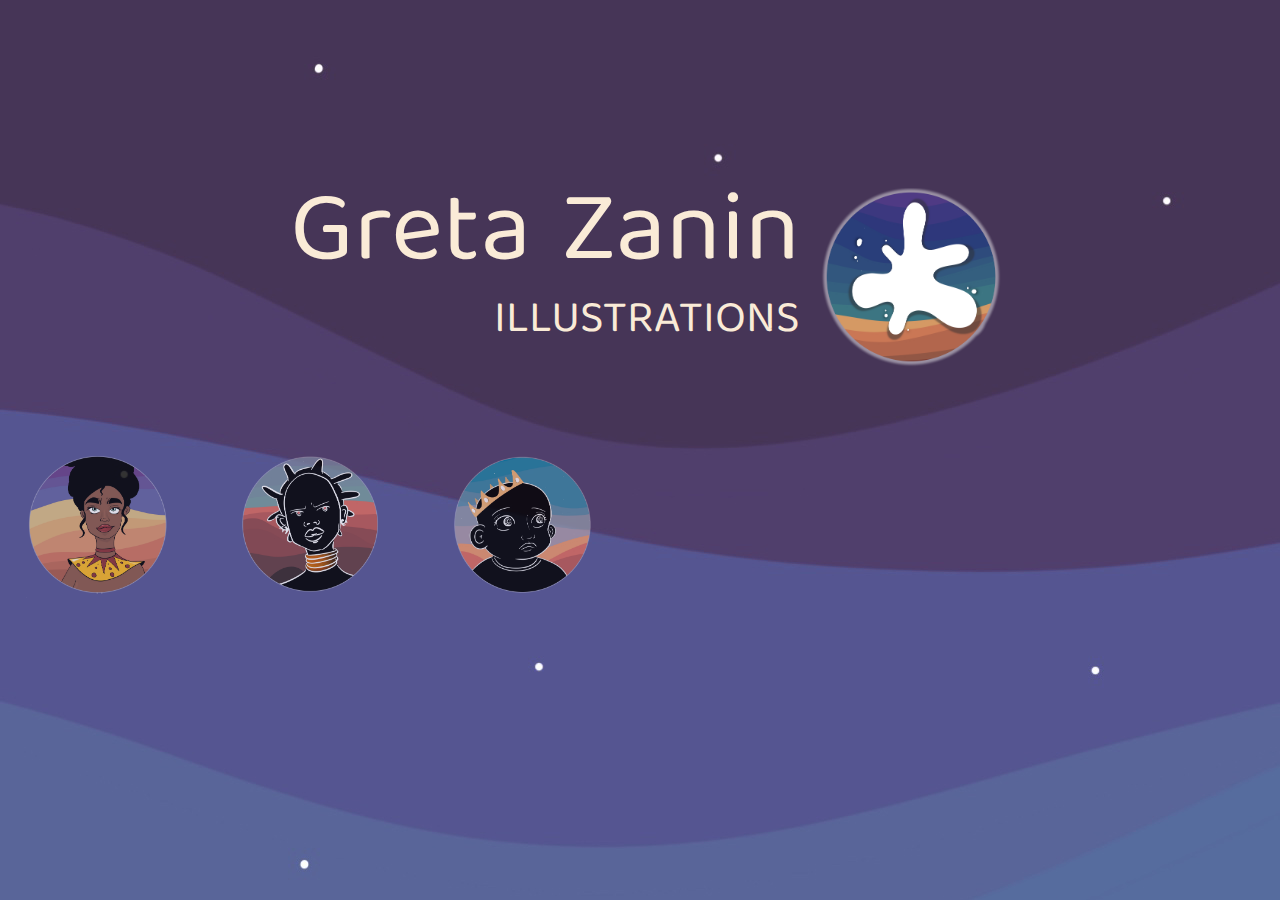
==== illu.html @ e4c4fb4f "New page for illustrations. Fixed responsive issue" ====
<!DOCTYPE html>
<html lang="en">
  <head>
    <meta charset="UTF-8">
    <meta name="viewport" content="width=device-width, initial-scale=1.0">
    <title>Greta Zanin, UX Designer and Illustrator </title>
    <link rel="stylesheet" href="styles.css">
    <link href="https://fonts.googleapis.com/css?family=Raleway&display=swap" rel="stylesheet">
    <link href="https://fonts.googleapis.com/css?family=Comfortaa&display=swap" rel="stylesheet">
    <link href="https://fonts.googleapis.com/css?family=Baloo+Tamma+2&display=swap" rel="stylesheet">
  </head>

  <body>


    <main>
      <!-- header-->
      <header>
        <div class="content-wrap">
           <div class="sfondo">
<a href="index.html">    <img src="images/macchia1.png" class="topimg" > </a>
          <h1>Greta Zanin</h1>
                  
          <h2>ILLUSTRATIONS</h2>
          </div>      
 
          </div>

          
          <div class="w3-container">

</div>

     
      </header>
         
         <section class="gallery">
            
            
             <div class="row">
  <div class="column">
    <img src="images/1.png" alt="Dunes Episode 1" style="width:100%">
  </div>
  <div class="column">
    <img src="images/3.png" alt="Dunes Episode 2" style="width:100%">
  </div>
  <div class="column">
    <img src="images/4.png" alt="Dunes Episode 3" style="width:100%">
  </div>
</div>
         </section>
          </main>

  </body>
  
</html>
---- styles.css ----
/*html {
  box-sizing: border-box;
}*/


body {
  color:white;
  margin: 0;
  padding: 0;
  font-family: 'Comfortaa', sans-serif;
  font-size: 15px;
  line-height: 1.5;
background-image: url(images/sfondo1.jpg);
      background-repeat: no-repeat;

  background-position: top;
}

img {
  width: 200px;
    float: right;
}
a {
  color: darkorange;
}
a:hover {
  text-decoration: none;
    color: yellow;
}
h1 {
  font-size: 100px;
  line-height: 1;
}
h2 {
  font-size: 45px;
}
h1, h2 {
font-family: 'Baloo Tamma 2', cursive;
  font-weight: 400;
  margin: 0;
}
.content-wrap {
  max-width: 800px;
  width: 85%;
  margin: 0 auto;
  padding: 60px 0;
}
h3 {
  margin-bottom: 0;
}



/* Profile*/
header {
color: antiquewhite;
font-family: 'Comfortaa';
    margin: -1%;
    text-align: right;
    margin-bottom: 10%;
    margin-top: 10%;
}

.topimg {
    width: 30%;
    display: inline-block;
}

/*Pictures*/
.gretapicture {
    float: left;
    margin: 5%;
        margin-top: 9%;

}

.gretadrawing {
    width: 300px;
    float: right;
    margin-top: 6%;
}


/* About */
.about {
    text-align: left;
        background: rgba(250, 0, 10, 0.2)
    
}


/* First Button */

.myButton {
	box-shadow:inset 0px 1px 0px 0px #ffffff;
	background:linear-gradient(to bottom, #ededed 5%, #dfdfdf 100%);
	background-color:#ededed;
	border-radius:6px;
	border:1px solid #dcdcdc;
	display:inline-block;
	cursor:pointer;
	color:#777777;
	font-family:Arial;
	font-size:15px;
	font-weight:bold;
	padding:6px 24px;
	text-decoration:none;
	text-shadow:0px 1px 0px #ffffff;
}
.myButton:hover {
	background:linear-gradient(to bottom, #dfdfdf 5%, #ededed 100%);
	background-color:#dfdfdf;
}
.myButton:active {
	position:relative;
	top:1px;
}

/* Projects*/

.projects .btn {
  color: darkred;

  text-decoration: none;
  padding: 0px;
  border-radius: 4px;
  display: inline-block;
}
.projects .btn:hover {
  background: rgba(99, 38, 97, 80%);
}

.project-item h3 {
  margin-top: 0;
}

.project3 {
  -webkit-transform:rotate(90deg);
  -moz-transform: rotate(90deg);
  -ms-transform: rotate(90deg);
  -o-transform: rotate(90deg);
  transform: rotate(90deg);
    
    margin-left: 50px;
}


/* Contact Info */
footer {
  color: antiquewhite;
}
.contact-list {
    padding: 0;
  list-style-type: none;
        background-color: white;
    opacity: 0.5;
    text-align: center;
}

.contact-list a {
  padding: 10px;
  display: inline-block;
}

/*header */

.menubar {
list-style-type: none;
margin: 0;
margin-left: 5%;
padding: 0;
overflow: hidden;
border-radius: 50px 20px;
background-color: rgba(210, 145, 188, 0.3);
    /* change color with #333 */


    
}

.bar {
  float: left;

}

.bar a {
display:block;
    font-weight:800; 
  color: white;
  text-align: center;
  padding: 14px 120px;
  text-decoration: none;
}

.bar a:hover {
  background-color: rgba(210, 145, 188);
}




/* ILLUSTRATION PAGE */

/* gallery */

/* The grid: Four equal columns that floats next to each other */

.gallery {
    margin-top: -100px;
}

.column {
  float: left;
  width: 15%;
  padding: 10px;
}

/* Style the images inside the grid */
.column img {
  opacity: 0.8; 
  cursor: pointer; 
}

.column img:hover {
  opacity: 1;
}
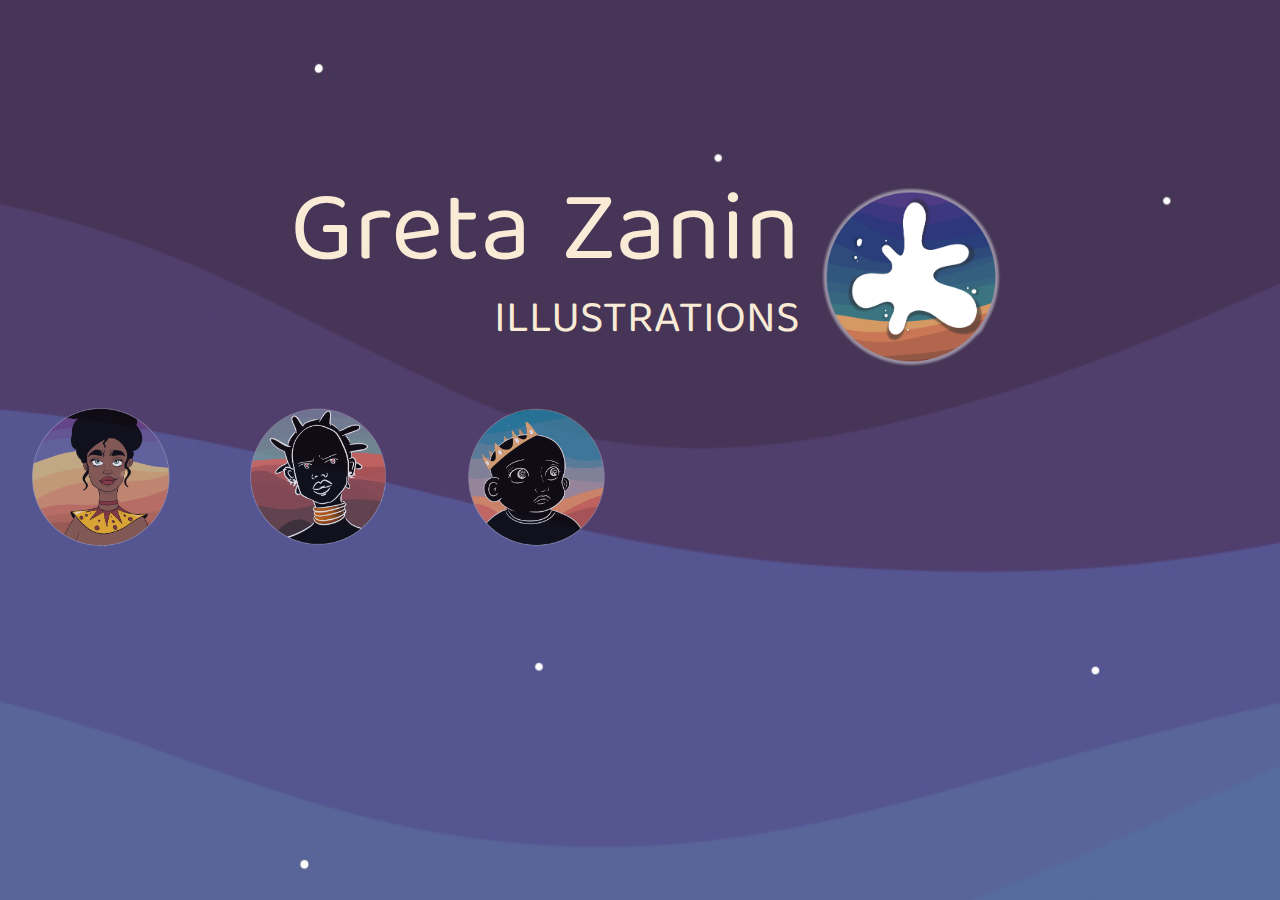
==== commit bc2d4551: "projects + new page" ====
--- a/illu.html
+++ b/illu.html
@@ -1,6 +1,7 @@
 <!DOCTYPE html>
 <html lang="en">
-  <head>
+
+<head>
     <meta charset="UTF-8">
     <meta name="viewport" content="width=device-width, initial-scale=1.0">
     <title>Greta Zanin, UX Designer and Illustrator </title>
@@ -8,49 +9,53 @@
     <link href="https://fonts.googleapis.com/css?family=Raleway&display=swap" rel="stylesheet">
     <link href="https://fonts.googleapis.com/css?family=Comfortaa&display=swap" rel="stylesheet">
     <link href="https://fonts.googleapis.com/css?family=Baloo+Tamma+2&display=swap" rel="stylesheet">
-  </head>
+</head>
 
-  <body>
+<body>
 
 
     <main>
-      <!-- header-->
-      <header>
-        <div class="content-wrap">
-           <div class="sfondo">
-<a href="index.html">    <img src="images/macchia1.png" class="topimg" > </a>
-          <h1>Greta Zanin</h1>
-                  
-          <h2>ILLUSTRATIONS</h2>
-          </div>      
- 
-          </div>
+        <!-- header-->
+        <header>
+            <div class="content-wrap">
+                <div class="sfondo">
+                    <a href="index.html"> <img src="images/macchia1.png" class="topimg"> </a>
+                    <h1>Greta Zanin</h1>
 
-          
-          <div class="w3-container">
+                    <h2>ILLUSTRATIONS</h2>
+                </div>
 
-</div>
+            </div>
 
-     
-      </header>
-         
-         <section class="gallery">
-            
-            
-             <div class="row">
-  <div class="column">
-    <img src="images/1.png" alt="Dunes Episode 1" style="width:100%">
-  </div>
-  <div class="column">
-    <img src="images/3.png" alt="Dunes Episode 2" style="width:100%">
-  </div>
-  <div class="column">
-    <img src="images/4.png" alt="Dunes Episode 3" style="width:100%">
-  </div>
-</div>
-         </section>
-          </main>
 
-  </body>
-  
+            <div class="w3-container">
+
+            </div>
+
+
+        </header>
+
+        <section class="gallery">
+
+
+
+
+
+            <div class="row">
+                <div class="column">
+                    <img src="images/1.png" alt="Dunes Episode 1" style="width:100%">
+                </div>
+                <div class="column">
+                    <img src="images/3.png" alt="Dunes Episode 2" style="width:100%">
+                </div>
+                <div class="column">
+                    <img src="images/4.png" alt="Dunes Episode 3" style="width:100%">
+                </div>
+
+            </div>
+        </section>
+    </main>
+
+</body>
+
 </html>--- a/styles.css
+++ b/styles.css
@@ -1,61 +1,68 @@
-
 /*html {
   box-sizing: border-box;
 }*/
 
 
 body {
-  color:white;
-  margin: 0;
-  padding: 0;
-  font-family: 'Comfortaa', sans-serif;
-  font-size: 15px;
-  line-height: 1.5;
-background-image: url(images/sfondo1.jpg);
-      background-repeat: no-repeat;
-
-  background-position: top;
+    color: white;
+    margin: 0;
+    padding: 0;
+    font-family: 'Comfortaa', sans-serif;
+    font-size: 15px;
+    line-height: 1.5;
+    background-image: url(images/sfondo1.jpg);
+    background-repeat: no-repeat;
+
+    background-position: top;
 }
 
 img {
-  width: 200px;
+    width: 200px;
     float: right;
 }
+
 a {
-  color: darkorange;
-}
+    color: darkorange;
+}
+
 a:hover {
-  text-decoration: none;
+    text-decoration: none;
     color: yellow;
 }
+
 h1 {
-  font-size: 100px;
-  line-height: 1;
-}
+    font-size: 100px;
+    line-height: 1;
+}
+
 h2 {
-  font-size: 45px;
-}
-h1, h2 {
-font-family: 'Baloo Tamma 2', cursive;
-  font-weight: 400;
-  margin: 0;
-}
+    font-size: 45px;
+}
+
+h1,
+h2 {
+    font-family: 'Baloo Tamma 2', cursive;
+    font-weight: 400;
+    margin: 0;
+}
+
 .content-wrap {
-  max-width: 800px;
-  width: 85%;
-  margin: 0 auto;
-  padding: 60px 0;
-}
+    max-width: 800px;
+    width: 85%;
+    margin: 0 auto;
+    padding: 60px 0;
+}
+
 h3 {
-  margin-bottom: 0;
+    margin-bottom: 0;
 }
 
 
 
 /* Profile*/
 header {
-color: antiquewhite;
-font-family: 'Comfortaa';
+    color: antiquewhite;
+    font-family: 'Comfortaa';
     margin: -1%;
     text-align: right;
     margin-bottom: 10%;
@@ -71,7 +78,7 @@
 .gretapicture {
     float: left;
     margin: 5%;
-        margin-top: 9%;
+    margin-top: 9%;
 
 }
 
@@ -85,116 +92,134 @@
 /* About */
 .about {
     text-align: left;
-        background: rgba(250, 0, 10, 0.2)
-    
+    background: rgba(250, 0, 10, 0.2)
 }
 
 
 /* First Button */
 
 .myButton {
-	box-shadow:inset 0px 1px 0px 0px #ffffff;
-	background:linear-gradient(to bottom, #ededed 5%, #dfdfdf 100%);
-	background-color:#ededed;
-	border-radius:6px;
-	border:1px solid #dcdcdc;
-	display:inline-block;
-	cursor:pointer;
-	color:#777777;
-	font-family:Arial;
-	font-size:15px;
-	font-weight:bold;
-	padding:6px 24px;
-	text-decoration:none;
-	text-shadow:0px 1px 0px #ffffff;
-}
+    box-shadow: inset 0px 1px 0px 0px #ffffff;
+    background: linear-gradient(to bottom, #ededed 5%, #dfdfdf 100%);
+    background-color: #ededed;
+    border-radius: 6px;
+    border: 1px solid #dcdcdc;
+    display: inline-block;
+    cursor: pointer;
+    color: #777777;
+    font-family: Arial;
+    font-size: 15px;
+    font-weight: bold;
+    padding: 6px 24px;
+    text-decoration: none;
+    text-shadow: 0px 1px 0px #ffffff;
+}
+
 .myButton:hover {
-	background:linear-gradient(to bottom, #dfdfdf 5%, #ededed 100%);
-	background-color:#dfdfdf;
-}
+    background: linear-gradient(to bottom, #dfdfdf 5%, #ededed 100%);
+    background-color: #dfdfdf;
+}
+
 .myButton:active {
-	position:relative;
-	top:1px;
+    position: relative;
+    top: 1px;
 }
 
 /* Projects*/
 
 .projects .btn {
-  color: darkred;
-
-  text-decoration: none;
-  padding: 0px;
-  border-radius: 4px;
-  display: inline-block;
-}
+    color: darkred;
+
+    text-decoration: none;
+    padding: 0px;
+    border-radius: 4px;
+    display: inline-block;
+}
+
 .projects .btn:hover {
-  background: rgba(99, 38, 97, 80%);
+    background: rgba(99, 38, 97, 80%);
 }
 
 .project-item h3 {
-  margin-top: 0;
+    margin-top: 0;
+
+}
+
+.coso {
+    background: rgba(255, 0, 10, 0.2);
+    text-align: center;
+    margin-top: 3%;
+    margin-bottom: -2%;
 }
 
 .project3 {
-  -webkit-transform:rotate(90deg);
-  -moz-transform: rotate(90deg);
-  -ms-transform: rotate(90deg);
-  -o-transform: rotate(90deg);
-  transform: rotate(90deg);
-    
+    -webkit-transform: rotate(90deg);
+    -moz-transform: rotate(90deg);
+    -ms-transform: rotate(90deg);
+    -o-transform: rotate(90deg);
+    transform: rotate(90deg);
+
     margin-left: 50px;
 }
 
+
+.red {
+    color: red;
+    margin-top: -1%;
+}
 
 /* Contact Info */
 footer {
-  color: antiquewhite;
-}
+    color: antiquewhite;
+}
+
 .contact-list {
     padding: 0;
-  list-style-type: none;
-        background-color: white;
-    opacity: 0.5;
+
+    list-style-type: none;
+    background-color: white;
+    opacity: 0.2;
     text-align: center;
 }
 
 .contact-list a {
-  padding: 10px;
-  display: inline-block;
+    color: black;
+    padding: 10px;
+    display: inline-block;
 }
 
 /*header */
 
 .menubar {
-list-style-type: none;
-margin: 0;
-margin-left: 5%;
-padding: 0;
-overflow: hidden;
-border-radius: 50px 20px;
-background-color: rgba(210, 145, 188, 0.3);
+    list-style-type: none;
+    margin: 0;
+    margin-left: 5%;
+    padding: 0;
+    overflow: hidden;
+    border-radius: 50px 20px;
+    background-color: rgba(210, 145, 188, 0.3);
     /* change color with #333 */
 
 
-    
+
 }
 
 .bar {
-  float: left;
+    float: left;
 
 }
 
 .bar a {
-display:block;
-    font-weight:800; 
-  color: white;
-  text-align: center;
-  padding: 14px 120px;
-  text-decoration: none;
+    display: block;
+    font-weight: 800;
+    color: white;
+    text-align: center;
+    padding: 14px 120px;
+    text-decoration: none;
 }
 
 .bar a:hover {
-  background-color: rgba(210, 145, 188);
+    background-color: rgba(210, 145, 188);
 }
 
 
@@ -207,27 +232,26 @@
 /* The grid: Four equal columns that floats next to each other */
 
 .gallery {
-    margin-top: -100px;
+    margin-top: -150px;
 }
 
 .column {
-  float: left;
-  width: 15%;
-  padding: 10px;
+    float: left;
+    width: 15%;
+    max-width: 20%;
+    margin: 1%;
 }
 
 /* Style the images inside the grid */
 .column img {
-  opacity: 0.8; 
-  cursor: pointer; 
+    opacity: 0.8;
+    cursor: pointer;
 }
 
 .column img:hover {
-  opacity: 1;
-}
-
-
-
-
-
-
+    opacity: 1;
+}
+
+
+
+
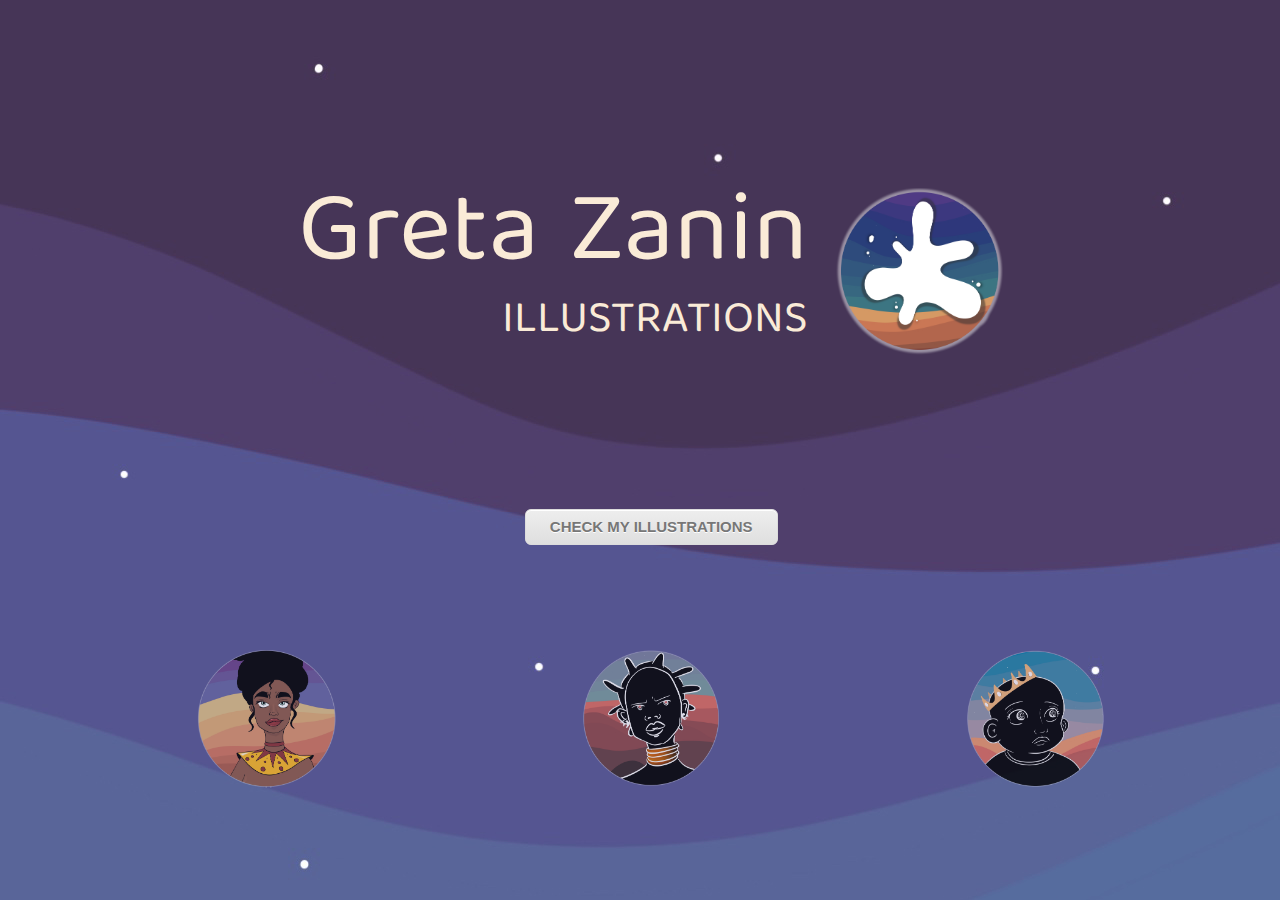
==== commit 1872d8af: "hover/grow size of logo (link to illustrations page)" ====
--- a/illu.html
+++ b/illu.html
@@ -37,7 +37,8 @@
 
         <section class="gallery">
 
-
+                  <!-- button -->
+                    <a href="#" class="myButton" id="buttonillu" > CHECK MY ILLUSTRATIONS </a>
 
 
 
@@ -54,6 +55,8 @@
 
             </div>
         </section>
+        
+        
     </main>
 
 </body>
--- a/styles.css
+++ b/styles.css
@@ -63,16 +63,38 @@
 header {
     color: antiquewhite;
     font-family: 'Comfortaa';
-    margin: -1%;
+
     text-align: right;
     margin-bottom: 10%;
     margin-top: 10%;
 }
 
 .topimg {
-    width: 30%;
-    display: inline-block;
-}
+    width: 28%;
+    display: inline-block;
+    margin-left: 1%;
+}
+
+#grow
+{
+        opacity:0.7;
+}
+#grow:hover
+{
+        opacity:1;
+}
+
+#grow:hover
+{
+        -webkit-transform: scale(1.3);
+        -ms-transform: scale(1.3);
+        transform: scale(1.3);
+}
+
+
+
+
+
 
 /*Pictures*/
 .gretapicture {
@@ -163,10 +185,16 @@
 }
 
 
-.red {
-    color: red;
-    margin-top: -1%;
-}
+.subtitle {
+    color: white;
+    opacity: 0.68;
+    margin-top: -0.5%;
+    
+}
+
+
+/* Education */
+
 
 /* Contact Info */
 footer {
@@ -174,18 +202,15 @@
 }
 
 .contact-list {
-    padding: 0;
-
     list-style-type: none;
-    background-color: white;
-    opacity: 0.2;
-    text-align: center;
 }
 
 .contact-list a {
-    color: black;
-    padding: 10px;
-    display: inline-block;
+
+    color: blanchedalmond;
+    padding-right: 18%;;
+    display: inline-block;
+    float: left;
 }
 
 /*header */
@@ -193,7 +218,8 @@
 .menubar {
     list-style-type: none;
     margin: 0;
-    margin-left: 5%;
+    margin-left: 2%;
+    margin-right: 2%;
     padding: 0;
     overflow: hidden;
     border-radius: 50px 20px;
@@ -240,6 +266,9 @@
     width: 15%;
     max-width: 20%;
     margin: 1%;
+    padding-left: 13%;
+    display: inline-block;
+    margin-top: 8%;
 }
 
 /* Style the images inside the grid */
@@ -252,6 +281,9 @@
     opacity: 1;
 }
 
-
-
-
+    #buttonillu {
+        margin-left: 41%;
+        margin-top: 9%;
+        
+    }
+
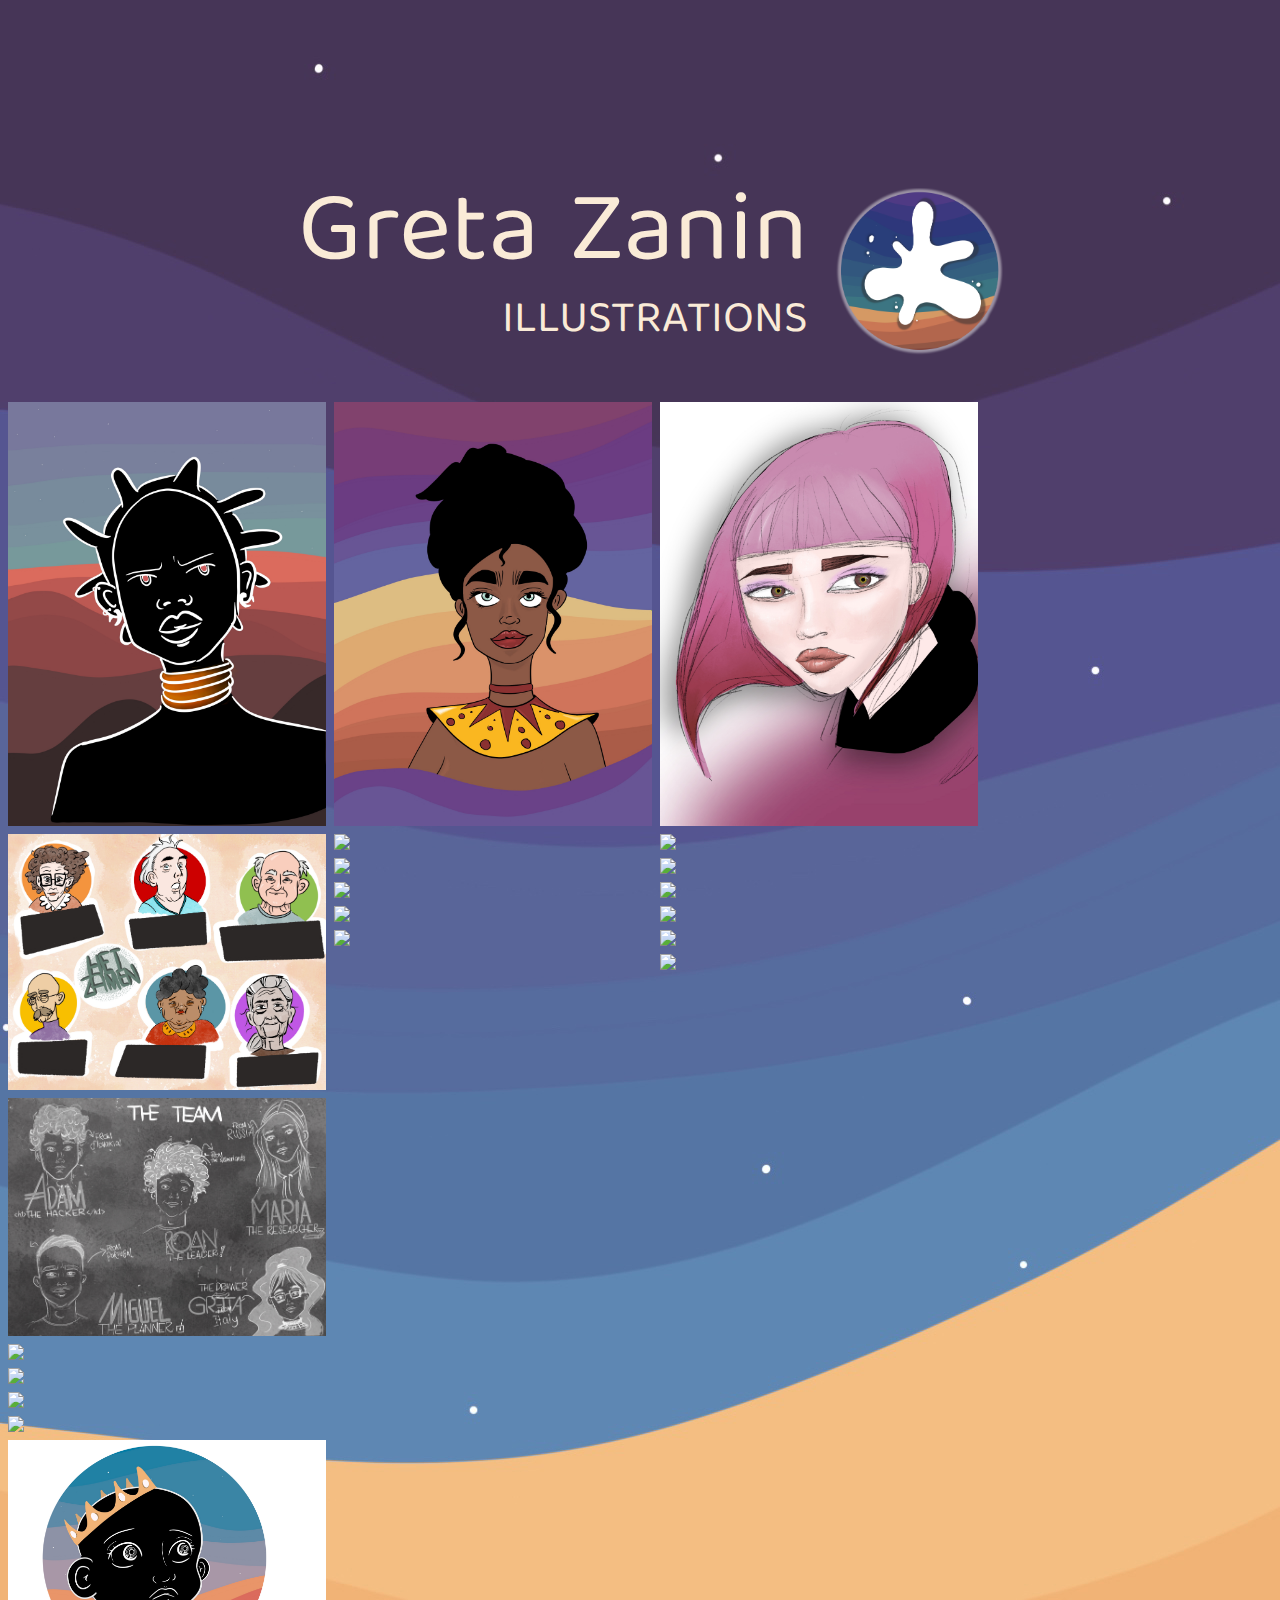
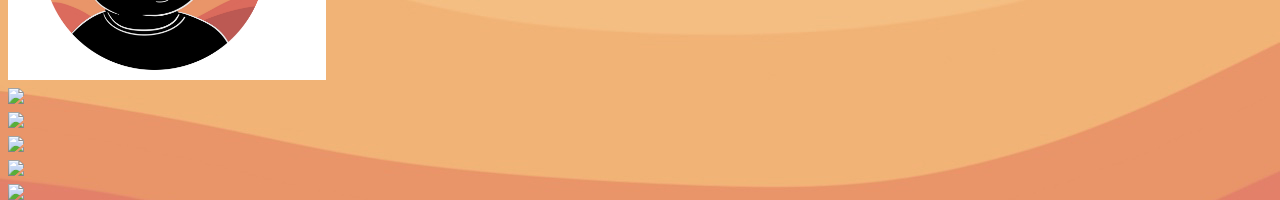
==== commit ff062612: "image gallery grid created in the illustration page" ====
--- a/illu.html
+++ b/illu.html
@@ -37,23 +37,42 @@
 
         <section class="gallery">
 
-                  <!-- button -->
-                    <a href="#" class="myButton" id="buttonillu" > CHECK MY ILLUSTRATIONS </a>
-
-
-
-            <div class="row">
-                <div class="column">
-                    <img src="images/1.png" alt="Dunes Episode 1" style="width:100%">
-                </div>
-                <div class="column">
-                    <img src="images/3.png" alt="Dunes Episode 2" style="width:100%">
-                </div>
-                <div class="column">
-                    <img src="images/4.png" alt="Dunes Episode 3" style="width:100%">
-                </div>
-
-            </div>
+<div class="row"> 
+  <div class="column">
+    <img src="images/3.jpg" style="width:100%">
+    <img src="images/Untitled-Artwork%201.jpg" style="width:100%">
+    <img src="images/Untitled-Artwork%20(2).jpg" style="width:100%">
+    <img src="/w3images/paris.jpg" style="width:100%">
+    <img src="/w3images/nature.jpg" style="width:100%">
+    <img src="/w3images/mist.jpg" style="width:100%">
+    <img src="/w3images/paris.jpg" style="width:100%">
+  </div>
+  <div class="column">
+    <img src="images/1.jpg" style="width:100%">
+    <img src="/w3images/ocean.jpg" style="width:100%">
+    <img src="/w3images/wedding.jpg" style="width:100%">
+    <img src="/w3images/mountainskies.jpg" style="width:100%">
+    <img src="/w3images/rocks.jpg" style="width:100%">
+    <img src="/w3images/underwater.jpg" style="width:100%">
+  </div>  
+  <div class="column">
+    <img src="images/2.jpg" style="width:100%">
+    <img src="/w3images/rocks.jpg" style="width:100%">
+    <img src="/w3images/falls2.jpg" style="width:100%">
+    <img src="/w3images/paris.jpg" style="width:100%">
+    <img src="/w3images/nature.jpg" style="width:100%">
+    <img src="/w3images/mist.jpg" style="width:100%">
+    <img src="/w3images/paris.jpg" style="width:100%">
+  </div>
+  <div class="column">
+    <img src="images/4.jpg" style="width:100%">
+    <img src="/w3images/ocean.jpg" style="width:100%">
+    <img src="/w3images/wedding.jpg" style="width:100%">
+    <img src="/w3images/mountainskies.jpg" style="width:100%">
+    <img src="/w3images/rocks.jpg" style="width:100%">
+    <img src="/w3images/underwater.jpg" style="width:100%">
+  </div>
+</div>
         </section>
         
         
--- a/styles.css
+++ b/styles.css
@@ -1,6 +1,6 @@
-/*html {
-  box-sizing: border-box;
-}*/
+html {
+     scroll-behavior: smooth;
+}
 
 
 body {
@@ -14,6 +14,7 @@
     background-repeat: no-repeat;
 
     background-position: top;
+
 }
 
 img {
@@ -75,20 +76,18 @@
     margin-left: 1%;
 }
 
-#grow
-{
-        opacity:0.7;
-}
-#grow:hover
-{
-        opacity:1;
-}
-
-#grow:hover
-{
-        -webkit-transform: scale(1.3);
-        -ms-transform: scale(1.3);
-        transform: scale(1.3);
+#grow {
+    opacity: 0.7;
+}
+
+#grow:hover {
+    opacity: 1;
+}
+
+#grow:hover {
+    -webkit-transform: scale(1.3);
+    -ms-transform: scale(1.3);
+    transform: scale(1.3);
 }
 
 
@@ -99,22 +98,25 @@
 /*Pictures*/
 .gretapicture {
     float: left;
-    margin: 5%;
-    margin-top: 9%;
+    width: 275px;
+    margin: 1%;
+    margin-top: 8%;
 
 }
 
 .gretadrawing {
     width: 300px;
     float: right;
-    margin-top: 6%;
+    margin-top: 4%;
+    margin-left: 1%;
 }
 
 
 /* About */
 .about {
     text-align: left;
-    background: rgba(250, 0, 10, 0.2)
+    background: rgba(250, 0, 10, 0.2);
+    text-align: justify;
 }
 
 
@@ -147,8 +149,64 @@
     top: 1px;
 }
 
-/* Projects*/
-
+/* Projects */
+
+
+.coso {
+    background: rgba(255, 0, 10, 0.25);
+    text-align: center;
+    margin-top: 3%;
+    margin-bottom: -2%;
+    display: block;
+}
+
+#text {
+    background: rgba(255, 0, 10, 0.25);
+    padding: 1.5%;
+    text-align: left;
+}
+
+.projectImg {
+
+    display: block;
+}
+
+
+.pimg {
+    float: left;
+    width: 180px;
+    height: 180px;
+    margin-right: 2%;
+    margin-top: 5%;
+}
+
+.pimg:hover {
+    -webkit-transform: rotateZ(-5deg);
+    -ms-transform: rotateZ(-5deg);
+    transform: rotateZ(-5deg);
+}
+
+
+.container {
+    text-align: justify;
+    width: 185px;
+    float: left;
+    text-align: center;
+    background-color: rgba(255, 0, 10, 0.15);
+    font-weight: 700;
+    padding-left: 0;
+    padding-right: 5px;
+    margin-left: 8px;
+}
+
+.container img {
+    padding-left: 5px;
+    padding-right: 5px;
+    display: block;
+}
+
+
+/*
 .projects .btn {
     color: darkred;
 
@@ -167,12 +225,6 @@
 
 }
 
-.coso {
-    background: rgba(255, 0, 10, 0.2);
-    text-align: center;
-    margin-top: 3%;
-    margin-bottom: -2%;
-}
 
 .project3 {
     -webkit-transform: rotate(90deg);
@@ -190,10 +242,17 @@
     opacity: 0.68;
     margin-top: -0.5%;
     
-}
+}*/
 
 
 /* Education */
+
+.education {
+    display: block;
+    margin-top: 20%;
+    padding-top: 2%;
+}
+
 
 
 /* Contact Info */
@@ -208,7 +267,8 @@
 .contact-list a {
 
     color: blanchedalmond;
-    padding-right: 18%;;
+    padding-right: 18%;
+    ;
     display: inline-block;
     float: left;
 }
@@ -240,7 +300,7 @@
     font-weight: 800;
     color: white;
     text-align: center;
-    padding: 14px 120px;
+    padding: 14px 110px;
     text-decoration: none;
 }
 
@@ -251,7 +311,25 @@
 
 
 
+
+
+
+
+
+
+
+
+
+
+
+
+
+
+
+
 /* ILLUSTRATION PAGE */
+
+
 
 /* gallery */
 
@@ -261,6 +339,51 @@
     margin-top: -150px;
 }
 
+
+.row {
+  display: -ms-flexbox; /* IE10 */
+  display: flex;
+  -ms-flex-wrap: wrap; /* IE10 */
+  flex-wrap: wrap;
+  padding: 0 4px;
+}
+
+/* Create four equal columns that sits next to each other */
+.column {
+  -ms-flex: 25%; /* IE10 */
+  flex: 25%;
+  max-width: 25%;
+  padding: 0 4px;
+}
+
+.column img {
+  margin-top: 8px;
+  vertical-align: middle;
+  width: 100%;
+}
+
+/* Responsive layout - makes a two column-layout instead of four columns */
+@media screen and (max-width: 800px) {
+  .column {
+    -ms-flex: 50%;
+    flex: 50%;
+    max-width: 50%;
+  }
+}
+
+/* Responsive layout - makes the two columns stack on top of each other instead of next to each other */
+@media screen and (max-width: 600px) {
+  .column {
+    -ms-flex: 100%;
+    flex: 100%;
+    max-width: 100%;
+  }
+}
+
+
+
+
+/*
 .column {
     float: left;
     width: 15%;
@@ -270,8 +393,7 @@
     display: inline-block;
     margin-top: 8%;
 }
-
-/* Style the images inside the grid */
+Style the images inside the grid 
 .column img {
     opacity: 0.8;
     cursor: pointer;
@@ -281,9 +403,155 @@
     opacity: 1;
 }
 
-    #buttonillu {
-        margin-left: 41%;
-        margin-top: 9%;
-        
-    }
-
+#buttonillu {
+    margin-left: 41%;
+    margin-top: 9%;
+
+} */
+
+
+
+
+
+
+
+
+
+
+
+
+
+
+
+/*PROJECT PAGE*/
+
+.titleProject {
+    font-weight: 500;
+    text-decoration: underline;
+    text-decoration-style: wavy;
+    text-decoration-line: underline;
+    text-decoration-color: rgba(210, 145, 188, 0.3);
+    color: antiquewhite;
+    font-size: 35px;
+    text-align: center;
+    padding-bottom: 20px;
+
+}
+
+#projectBox {
+    border-color: rgba(210, 145, 188, 0.8);
+    border-width: 5px;
+    border-style: ridge;
+    padding: 0px;
+    background-color: rgba(210, 145, 188, 0.3);
+}
+
+#projectHeader {
+    margin-top: 50px;
+    margin-bottom: 20px;
+    padding-right: 5px;
+}
+
+#projectGz {
+    font-size: 50px;
+}
+
+#projectSub {
+    font-size: 22.5px;
+}
+
+.projectTopImg {
+    width: 100px;
+}
+
+#arrow {
+    position: fixed;
+    float: left;
+    width: 8%;
+    margin-top: 8.5%;
+}
+
+#arrow:hover {
+    -webkit-transform: rotateZ(-6deg);
+    -ms-transform: rotateZ(-6deg);
+    transform: rotateZ(-6deg);
+}
+
+.sideImg {
+    margin-left: 10%;
+    padding-top: 50px;
+    border-color: rgba(210, 145, 188, 0.8);
+    border-width: 5px;
+    border-style: ridge;
+    padding: 10px;
+    background-color: rgba(210, 145, 188, 0.3);
+}
+
+
+
+
+/* PROJECT GALLERY */
+
+.galleryProject {
+    display: flex;
+    flex-flow: row wrap;
+    padding-top: 5%;
+}
+
+.box {
+    margin-left: 10%;
+    padding-top: 50px;
+    padding: 10px;
+    background-color: rgba(210, 145, 188, 0.1);
+    margin-bottom: 50px;
+}
+
+/*.text { 
+
+            text-align: center;
+            display: inline-block;
+            margin-top:5px; 
+            float: right;
+        } */
+.image:hover {
+    opacity: 0.5;
+}
+
+/*video*/
+
+.video {
+    float: right;
+    display: inline-block;
+    padding-left: 20px;
+    
+}
+
+.marginTop {
+    margin-top: 25px;
+}
+
+.marginBottom {
+    margin-bottom: 0px;
+}
+
+/*Project page footer image*/
+
+.imageWide {
+    
+    width: 100%;
+    display: block;
+    height: 270px;
+    background-repeat: no-repeat;
+    background-size: cover;
+    opacity: 0.7;    
+}
+
+#footerBep {
+        background-image: url(images/bepwide.jpg);
+    background-position: bottom;
+}
+
+#footerAbc {
+    background-image: url(images/abcwide.jpg);
+    background-position:top;
+}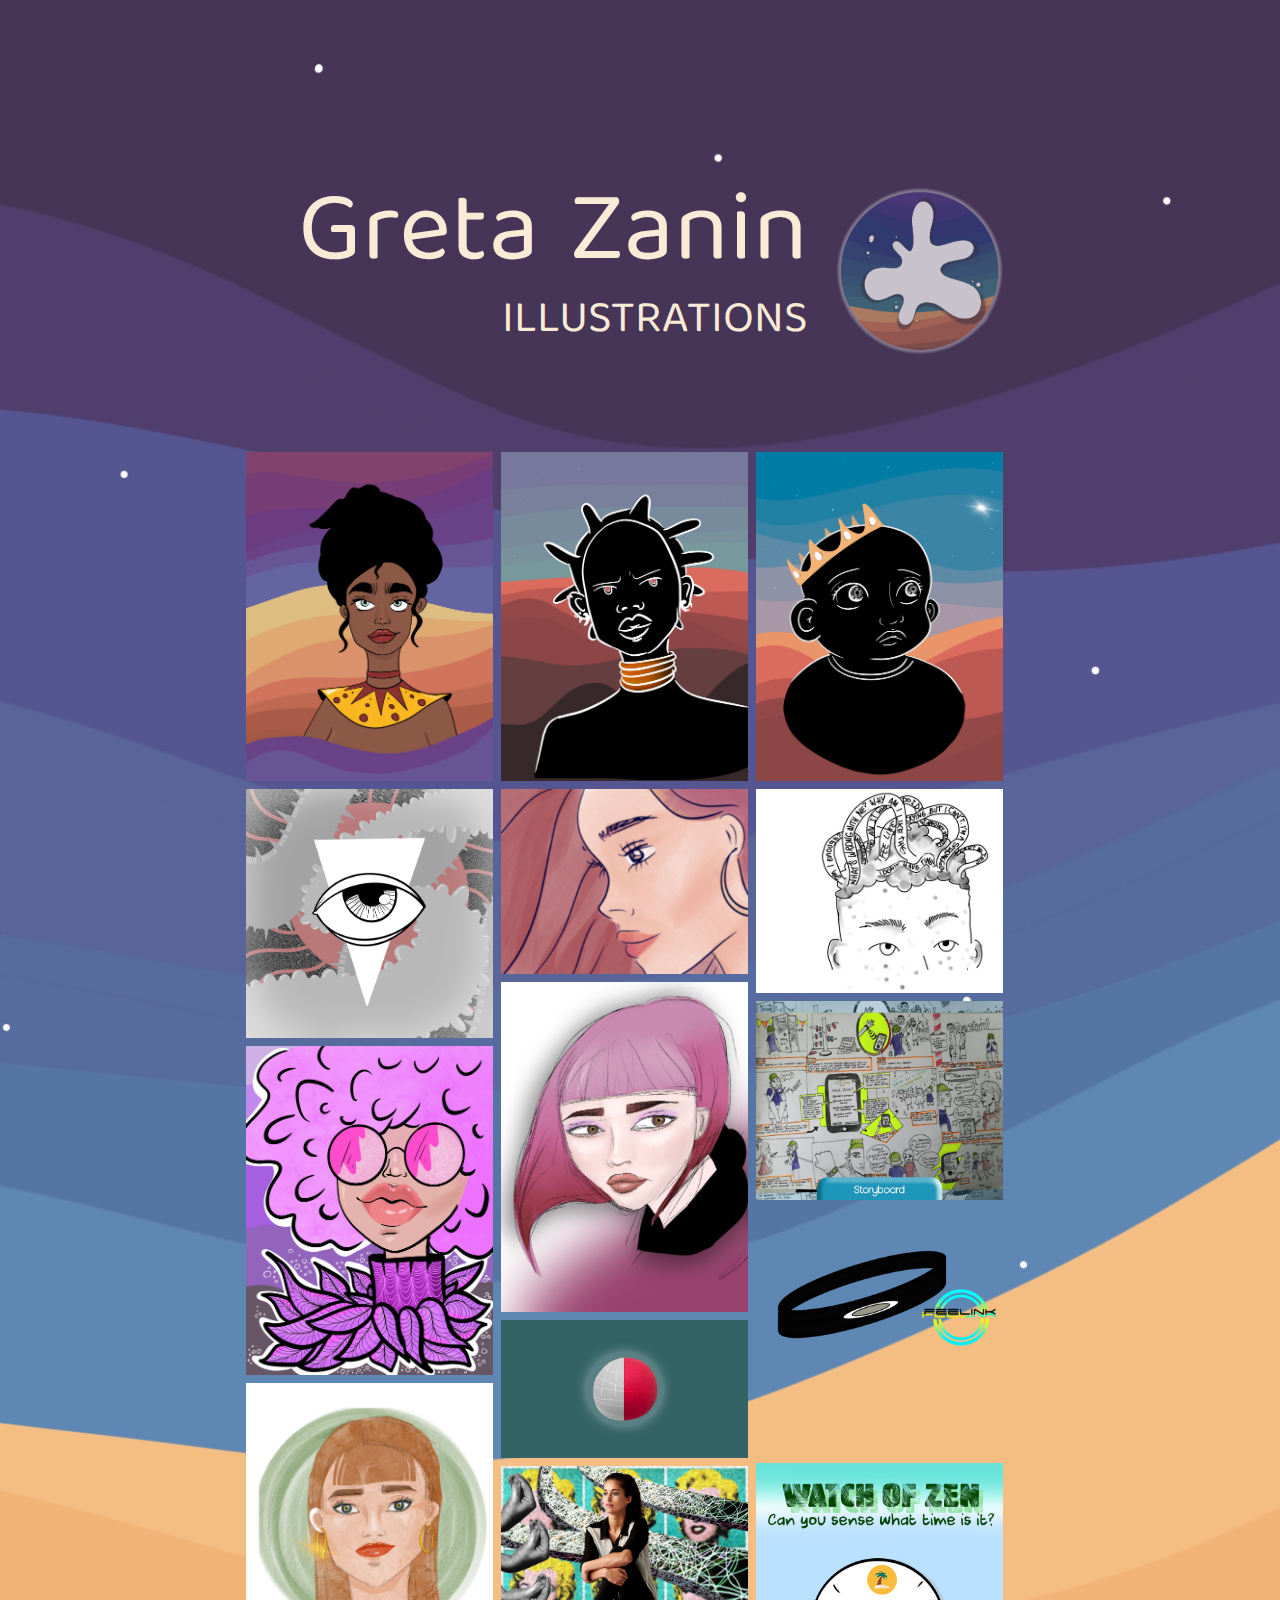
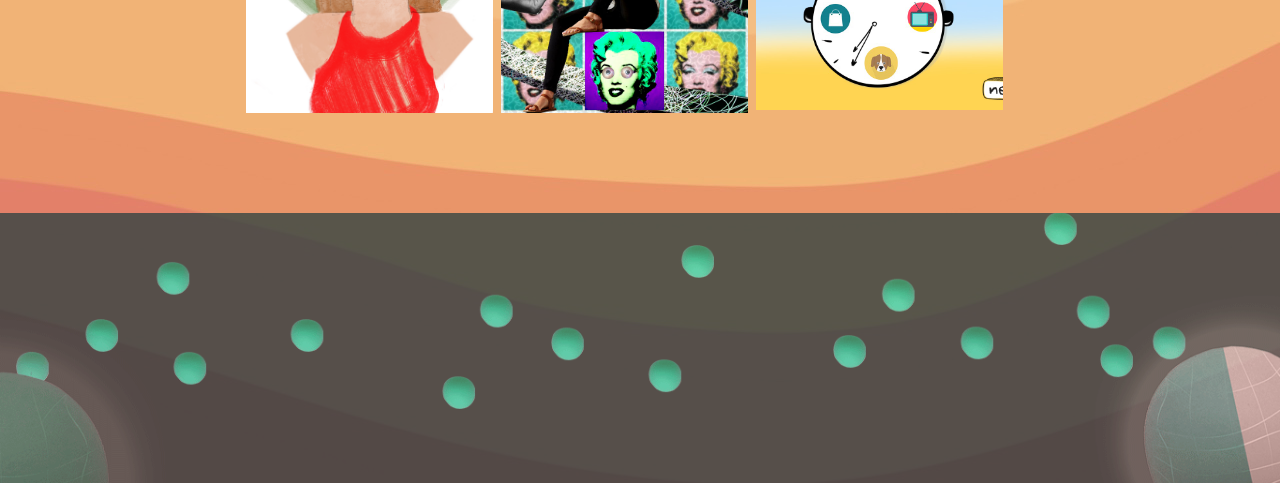
==== commit 1229254b: "Completed grid for illustrations" ====
--- a/illu.html
+++ b/illu.html
@@ -16,10 +16,10 @@
 
     <main>
         <!-- header-->
-        <header>
+        <header >
             <div class="content-wrap">
                 <div class="sfondo">
-                    <a href="index.html"> <img src="images/macchia1.png" class="topimg"> </a>
+                    <a href="index.html"> <img src="images/macchia1.png" class="topimg" id="grow" > </a>
                     <h1>Greta Zanin</h1>
 
                     <h2>ILLUSTRATIONS</h2>
@@ -39,44 +39,35 @@
 
 <div class="row"> 
   <div class="column">
-    <img src="images/3.jpg" style="width:100%">
-    <img src="images/Untitled-Artwork%201.jpg" style="width:100%">
-    <img src="images/Untitled-Artwork%20(2).jpg" style="width:100%">
-    <img src="/w3images/paris.jpg" style="width:100%">
-    <img src="/w3images/nature.jpg" style="width:100%">
-    <img src="/w3images/mist.jpg" style="width:100%">
-    <img src="/w3images/paris.jpg" style="width:100%">
+    <img src="images/Illustrations/1.jpg">
+    <img src="images/Illustrations/6.jpg">
+    <img src="images/Illustrations/9.jpg">
+
+    <img src="images/Illustrations/19.jpg">
   </div>
   <div class="column">
-    <img src="images/1.jpg" style="width:100%">
-    <img src="/w3images/ocean.jpg" style="width:100%">
-    <img src="/w3images/wedding.jpg" style="width:100%">
-    <img src="/w3images/mountainskies.jpg" style="width:100%">
-    <img src="/w3images/rocks.jpg" style="width:100%">
-    <img src="/w3images/underwater.jpg" style="width:100%">
+    <img src="images/Illustrations/3.jpg">
+    <img src="images/Illustrations/7.jpg">
+    <img src="images/Illustrations/10.jpg">
+    <img src="images/Illustrations/14.jpg">
+    <img src="images/Illustrations/18.jpg">
+
   </div>  
   <div class="column">
-    <img src="images/2.jpg" style="width:100%">
-    <img src="/w3images/rocks.jpg" style="width:100%">
-    <img src="/w3images/falls2.jpg" style="width:100%">
-    <img src="/w3images/paris.jpg" style="width:100%">
-    <img src="/w3images/nature.jpg" style="width:100%">
-    <img src="/w3images/mist.jpg" style="width:100%">
-    <img src="/w3images/paris.jpg" style="width:100%">
-  </div>
-  <div class="column">
-    <img src="images/4.jpg" style="width:100%">
-    <img src="/w3images/ocean.jpg" style="width:100%">
-    <img src="/w3images/wedding.jpg" style="width:100%">
-    <img src="/w3images/mountainskies.jpg" style="width:100%">
-    <img src="/w3images/rocks.jpg" style="width:100%">
-    <img src="/w3images/underwater.jpg" style="width:100%">
+    <img src="images/Illustrations/4.1.jpg">
+    <img src="images/Illustrations/8.jpg">
+    <img src="images/Illustrations/15.jpg">
+    <img src="images/Illustrations/17.png">
+    <img src="images/Illustrations/21.jpg">
+
   </div>
 </div>
         </section>
         
         
     </main>
+<footer class="imageWide" id="footerIllu">         
+</footer>
 
 </body>
 
--- a/styles.css
+++ b/styles.css
@@ -23,12 +23,12 @@
 }
 
 a {
-    color: darkorange;
+    color: black;
 }
 
 a:hover {
     text-decoration: none;
-    color: yellow;
+    color: purple;
 }
 
 h1 {
@@ -151,7 +151,6 @@
 
 /* Projects */
 
-
 .coso {
     background: rgba(255, 0, 10, 0.25);
     text-align: center;
@@ -205,46 +204,6 @@
     display: block;
 }
 
-
-/*
-.projects .btn {
-    color: darkred;
-
-    text-decoration: none;
-    padding: 0px;
-    border-radius: 4px;
-    display: inline-block;
-}
-
-.projects .btn:hover {
-    background: rgba(99, 38, 97, 80%);
-}
-
-.project-item h3 {
-    margin-top: 0;
-
-}
-
-
-.project3 {
-    -webkit-transform: rotate(90deg);
-    -moz-transform: rotate(90deg);
-    -ms-transform: rotate(90deg);
-    -o-transform: rotate(90deg);
-    transform: rotate(90deg);
-
-    margin-left: 50px;
-}
-
-
-.subtitle {
-    color: white;
-    opacity: 0.68;
-    margin-top: -0.5%;
-    
-}*/
-
-
 /* Education */
 
 .education {
@@ -260,6 +219,9 @@
     color: antiquewhite;
 }
 
+
+
+
 .contact-list {
     list-style-type: none;
 }
@@ -267,10 +229,22 @@
 .contact-list a {
 
     color: blanchedalmond;
-    padding-right: 18%;
+    padding-right: 5%;
     ;
     display: inline-block;
     float: left;
+}
+
+.contact-list a:hover {
+    text-decoration: none;
+    color: rebeccapurple;
+}
+
+.books{
+    float: left;
+    max-width: 45%;
+    width: 23%;
+  
 }
 
 /*header */
@@ -292,6 +266,7 @@
 
 .bar {
     float: left;
+    width: 200px;
 
 }
 
@@ -337,20 +312,19 @@
 
 .gallery {
     margin-top: -150px;
+    margin-left: 15%;
 }
 
 
 .row {
-  display: -ms-flexbox; /* IE10 */
+  display: -ms-flexbox;
   display: flex;
-  -ms-flex-wrap: wrap; /* IE10 */
+  -ms-flex-wrap: wrap; 
   flex-wrap: wrap;
-  padding: 0 4px;
-}
-
-/* Create four equal columns that sits next to each other */
+  padding: 50px;
+}
+
 .column {
-  -ms-flex: 25%; /* IE10 */
   flex: 25%;
   max-width: 25%;
   padding: 0 4px;
@@ -358,41 +332,9 @@
 
 .column img {
   margin-top: 8px;
-  vertical-align: middle;
   width: 100%;
 }
 
-/* Responsive layout - makes a two column-layout instead of four columns */
-@media screen and (max-width: 800px) {
-  .column {
-    -ms-flex: 50%;
-    flex: 50%;
-    max-width: 50%;
-  }
-}
-
-/* Responsive layout - makes the two columns stack on top of each other instead of next to each other */
-@media screen and (max-width: 600px) {
-  .column {
-    -ms-flex: 100%;
-    flex: 100%;
-    max-width: 100%;
-  }
-}
-
-
-
-
-/*
-.column {
-    float: left;
-    width: 15%;
-    max-width: 20%;
-    margin: 1%;
-    padding-left: 13%;
-    display: inline-block;
-    margin-top: 8%;
-}
 Style the images inside the grid 
 .column img {
     opacity: 0.8;
@@ -403,22 +345,11 @@
     opacity: 1;
 }
 
-#buttonillu {
-    margin-left: 41%;
-    margin-top: 9%;
-
-} */
-
-
-
-
-
-
-
-
-
-
-
+#footerIllu {
+        background-image: url(images/Illustrations/16.gif);
+    background-position: bottom;
+    margin-top: 50px;
+}
 
 
 
@@ -534,7 +465,34 @@
     margin-bottom: 0px;
 }
 
+/*project shared space img*/
+
+.teamImg {
+    float: left;
+}
+
+/* Aside Pic */
+
+.asidePic {
+    padding-left: 20px;
+    padding-top: 60px;
+    width: 350px;
+}
+
+/* gif */
+
+.gif {
+    float: left;
+    width: 150px;
+    padding: 1%;
+}
+
+
+
+
 /*Project page footer image*/
+
+
 
 .imageWide {
     
@@ -554,4 +512,14 @@
 #footerAbc {
     background-image: url(images/abcwide.jpg);
     background-position:top;
+}
+
+#footerDs {
+    background-image: url(images/dswide.jpg);
+    background-position:center;
+}
+
+#footerPs {
+        background-image: url(images/pswide.jpg);
+    background-position:center;   
 }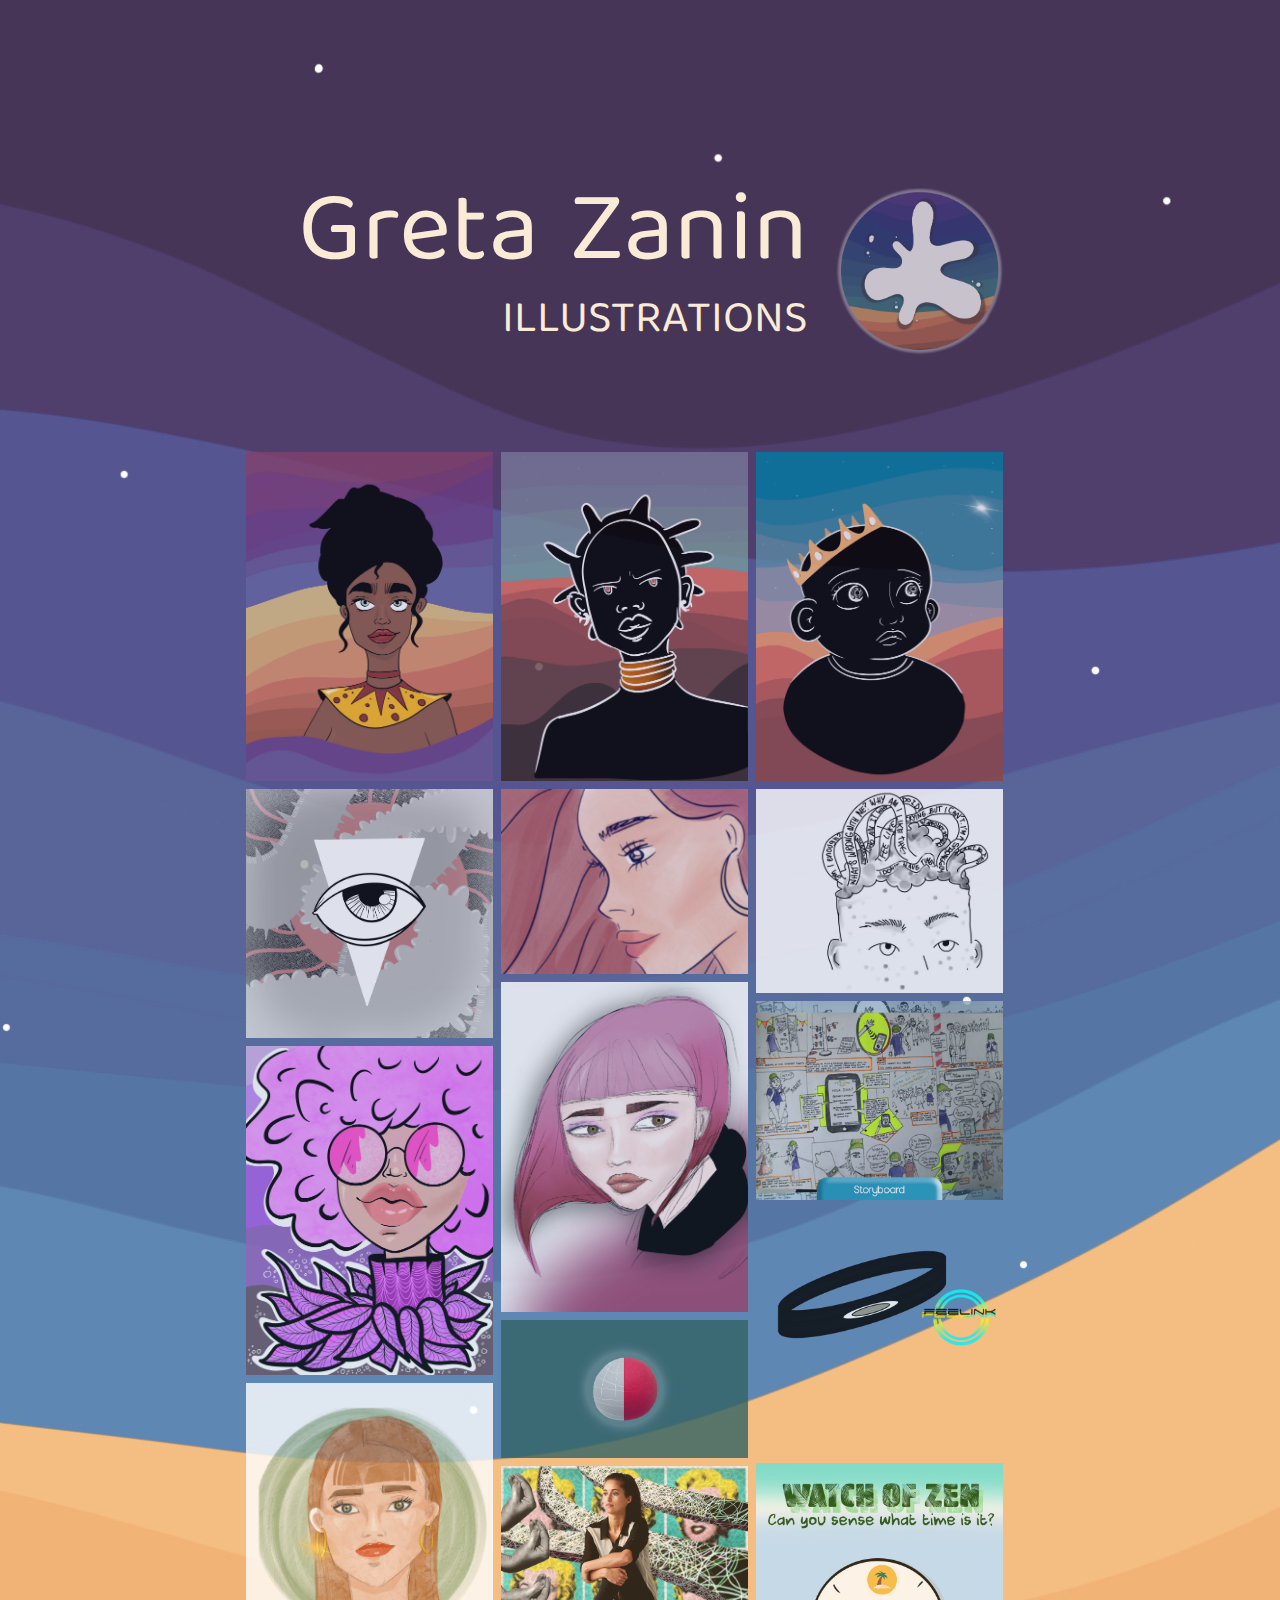
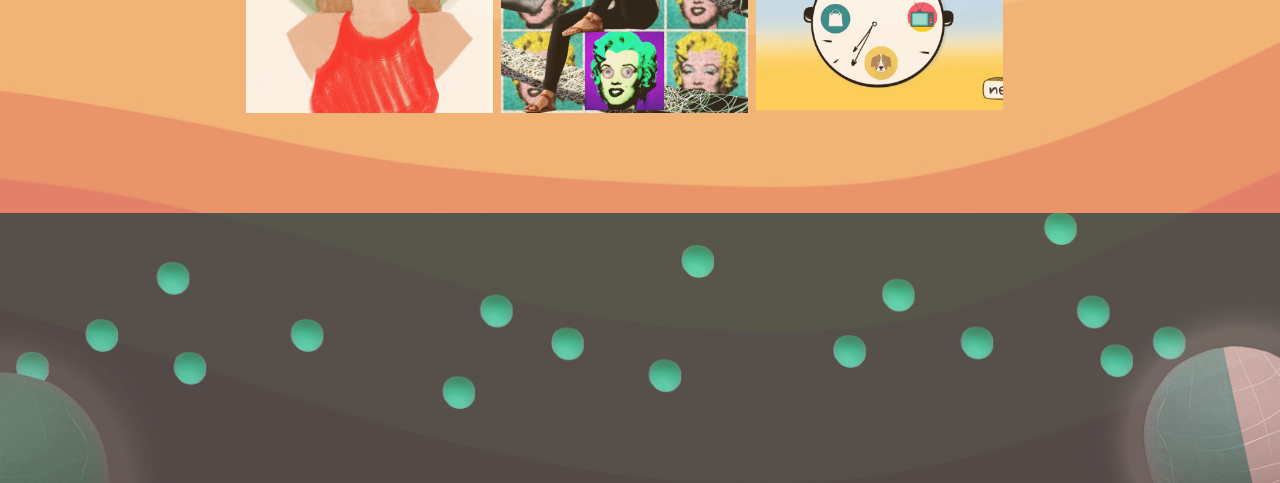
==== commit 6df98dfe: "extra cleaning of the code" ====
--- a/illu.html
+++ b/illu.html
@@ -4,9 +4,8 @@
 <head>
     <meta charset="UTF-8">
     <meta name="viewport" content="width=device-width, initial-scale=1.0">
-    <title>Greta Zanin, UX Designer and Illustrator </title>
+    <title>Greta's Illustrations </title>
     <link rel="stylesheet" href="styles.css">
-    <link href="https://fonts.googleapis.com/css?family=Raleway&display=swap" rel="stylesheet">
     <link href="https://fonts.googleapis.com/css?family=Comfortaa&display=swap" rel="stylesheet">
     <link href="https://fonts.googleapis.com/css?family=Baloo+Tamma+2&display=swap" rel="stylesheet">
 </head>
@@ -16,10 +15,10 @@
 
     <main>
         <!-- header-->
-        <header >
+        <header>
             <div class="content-wrap">
                 <div class="sfondo">
-                    <a href="index.html"> <img src="images/macchia1.png" class="topimg" id="grow" > </a>
+                    <a href="index.html"> <img src="images/macchia1.png" class="topimg" id="grow"> </a>
                     <h1>Greta Zanin</h1>
 
                     <h2>ILLUSTRATIONS</h2>
@@ -32,43 +31,41 @@
 
             </div>
 
-
         </header>
+        
+        <!-- IMAGE GRID GALLERY -->
 
         <section class="gallery">
+            <div class="row">
+                <div class="column">
+                    <img src="images/Illustrations/1.jpg">
+                    <img src="images/Illustrations/6.jpg">
+                    <img src="images/Illustrations/9.jpg">
 
-<div class="row"> 
-  <div class="column">
-    <img src="images/Illustrations/1.jpg">
-    <img src="images/Illustrations/6.jpg">
-    <img src="images/Illustrations/9.jpg">
+                    <img src="images/Illustrations/19.jpg">
+                </div>
+                <div class="column">
+                    <img src="images/Illustrations/3.jpg">
+                    <img src="images/Illustrations/7.jpg">
+                    <img src="images/Illustrations/10.jpg">
+                    <img src="images/Illustrations/14.jpg">
+                    <img src="images/Illustrations/18.jpg">
 
-    <img src="images/Illustrations/19.jpg">
-  </div>
-  <div class="column">
-    <img src="images/Illustrations/3.jpg">
-    <img src="images/Illustrations/7.jpg">
-    <img src="images/Illustrations/10.jpg">
-    <img src="images/Illustrations/14.jpg">
-    <img src="images/Illustrations/18.jpg">
+                </div>
+                <div class="column">
+                    <img src="images/Illustrations/4.1.jpg">
+                    <img src="images/Illustrations/8.jpg">
+                    <img src="images/Illustrations/15.jpg">
+                    <img src="images/Illustrations/17.png">
+                    <img src="images/Illustrations/21.jpg">
 
-  </div>  
-  <div class="column">
-    <img src="images/Illustrations/4.1.jpg">
-    <img src="images/Illustrations/8.jpg">
-    <img src="images/Illustrations/15.jpg">
-    <img src="images/Illustrations/17.png">
-    <img src="images/Illustrations/21.jpg">
-
-  </div>
-</div>
+                </div>
+            </div>
         </section>
-        
-        
     </main>
-<footer class="imageWide" id="footerIllu">         
-</footer>
+    
+    <footer class="imageWide" id="footerIllu">
+    </footer>
 
 </body>
-
 </html>--- a/styles.css
+++ b/styles.css
@@ -1,3 +1,10 @@
+
+/*In this style sheet there are three main sections: Index, which contains also general rules for all the other sections,
+then Illustration section, which contains images grid, and lastly Project Pages, which have recurrent patterns. 
+
+One note, to reach the illustration page click on the tiny image next to my name. After getting Alex's feedback, I decided 
+to add a hover effect to make it clearer that it needs to be clicked on, so I added a grow hover effect'*/
+
 html {
      scroll-behavior: smooth;
 }
@@ -14,7 +21,6 @@
     background-repeat: no-repeat;
 
     background-position: top;
-
 }
 
 img {
@@ -60,7 +66,7 @@
 
 
 
-/* Profile*/
+/*HEADER*/
 header {
     color: antiquewhite;
     font-family: 'Comfortaa';
@@ -76,6 +82,8 @@
     margin-left: 1%;
 }
 
+/* Hover effect for "logo" to get to illustration page */
+
 #grow {
     opacity: 0.7;
 }
@@ -91,182 +99,24 @@
 }
 
 
-
-
-
-
-/*Pictures*/
-.gretapicture {
-    float: left;
-    width: 275px;
-    margin: 1%;
-    margin-top: 8%;
-
-}
-
-.gretadrawing {
-    width: 300px;
-    float: right;
-    margin-top: 4%;
-    margin-left: 1%;
-}
-
-
-/* About */
-.about {
-    text-align: left;
-    background: rgba(250, 0, 10, 0.2);
-    text-align: justify;
-}
-
-
-/* First Button */
-
-.myButton {
-    box-shadow: inset 0px 1px 0px 0px #ffffff;
-    background: linear-gradient(to bottom, #ededed 5%, #dfdfdf 100%);
-    background-color: #ededed;
-    border-radius: 6px;
-    border: 1px solid #dcdcdc;
-    display: inline-block;
-    cursor: pointer;
-    color: #777777;
-    font-family: Arial;
-    font-size: 15px;
-    font-weight: bold;
-    padding: 6px 24px;
-    text-decoration: none;
-    text-shadow: 0px 1px 0px #ffffff;
-}
-
-.myButton:hover {
-    background: linear-gradient(to bottom, #dfdfdf 5%, #ededed 100%);
-    background-color: #dfdfdf;
-}
-
-.myButton:active {
-    position: relative;
-    top: 1px;
-}
-
-/* Projects */
-
-.coso {
-    background: rgba(255, 0, 10, 0.25);
-    text-align: center;
-    margin-top: 3%;
-    margin-bottom: -2%;
-    display: block;
-}
-
-#text {
-    background: rgba(255, 0, 10, 0.25);
-    padding: 1.5%;
-    text-align: left;
-}
-
-.projectImg {
-
-    display: block;
-}
-
-
-.pimg {
-    float: left;
-    width: 180px;
-    height: 180px;
-    margin-right: 2%;
-    margin-top: 5%;
-}
-
-.pimg:hover {
-    -webkit-transform: rotateZ(-5deg);
-    -ms-transform: rotateZ(-5deg);
-    transform: rotateZ(-5deg);
-}
-
-
-.container {
-    text-align: justify;
-    width: 185px;
-    float: left;
-    text-align: center;
-    background-color: rgba(255, 0, 10, 0.15);
-    font-weight: 700;
-    padding-left: 0;
-    padding-right: 5px;
-    margin-left: 8px;
-}
-
-.container img {
-    padding-left: 5px;
-    padding-right: 5px;
-    display: block;
-}
-
-/* Education */
-
-.education {
-    display: block;
-    margin-top: 20%;
-    padding-top: 2%;
-}
-
-
-
-/* Contact Info */
-footer {
-    color: antiquewhite;
-}
-
-
-
-
-.contact-list {
-    list-style-type: none;
-}
-
-.contact-list a {
-
-    color: blanchedalmond;
-    padding-right: 5%;
-    ;
-    display: inline-block;
-    float: left;
-}
-
-.contact-list a:hover {
-    text-decoration: none;
-    color: rebeccapurple;
-}
-
-.books{
-    float: left;
-    max-width: 45%;
-    width: 23%;
-  
-}
-
-/*header */
+/* NAVBAR. I want it to be thin but wide, and to have asymmetrical edges using border-radius */
 
 .menubar {
     list-style-type: none;
     margin: 0;
-    margin-left: 2%;
+    margin-left: 3.2%;
     margin-right: 2%;
     padding: 0;
     overflow: hidden;
     border-radius: 50px 20px;
     background-color: rgba(210, 145, 188, 0.3);
-    /* change color with #333 */
-
 
 
 }
 
 .bar {
     float: left;
-    width: 200px;
+    width: 225px;
 
 }
 
@@ -287,10 +137,126 @@
 
 
 
-
-
-
-
+/* About */
+.about {
+    text-align: left;
+    background: rgba(250, 0, 10, 0.2);
+    text-align: justify;
+}
+
+
+/*About me Pictures*/
+.gretapicture {
+    float: left;
+    width: 275px;
+    margin: 1%;
+    margin-top: 8%;
+
+}
+
+.gretadrawing {
+    width: 300px;
+    float: right;
+    margin-top: 4%;
+    margin-left: 1%;
+}
+
+
+/* Projects section */
+
+.coso {
+    background: rgba(255, 0, 10, 0.25);
+    text-align: center;
+    margin-top: 3%;
+    margin-bottom: -2%;
+    display: block;
+}
+
+#text {
+    background: rgba(255, 0, 10, 0.25);
+    padding: 1.5%;
+    text-align: left;
+}
+
+.projectImg {
+
+    display: block;
+}
+
+
+.pimg {
+    float: left;
+    width: 180px;
+    height: 180px;
+    margin-right: 2%;
+    margin-top: 5%;
+}
+
+.pimg:hover {
+    -webkit-transform: rotateZ(-5deg);
+    -ms-transform: rotateZ(-5deg);
+    transform: rotateZ(-5deg);
+}
+
+
+.container {
+    text-align: justify;
+    width: 185px;
+    float: left;
+    text-align: center;
+    background-color: rgba(255, 0, 10, 0.15);
+    font-weight: 700;
+    padding-left: 0;
+    padding-right: 5px;
+    margin-left: 8px;
+}
+
+.container img {
+    padding-left: 5px;
+    padding-right: 5px;
+    display: block;
+}
+
+/* Education */
+
+.education {
+    display: block;
+    margin-top: 20%;
+    padding-top: 2%;
+}
+
+
+
+/* Contact Info */
+footer {
+    color: antiquewhite;
+}
+
+
+.contact-list {
+    list-style-type: none;
+}
+
+.contact-list a {
+
+    color: blanchedalmond;
+    padding-right: 5%;
+    ;
+    display: inline-block;
+    float: left;
+}
+
+.contact-list a:hover {
+    text-decoration: none;
+    color: rebeccapurple;
+}
+
+.books{
+    float: left;
+    max-width: 45%;
+    width: 23%;
+  
+}
 
 
 
@@ -308,14 +274,13 @@
 
 /* gallery */
 
-/* The grid: Four equal columns that floats next to each other */
 
 .gallery {
     margin-top: -150px;
     margin-left: 15%;
 }
 
-
+/*using flexbox to build my grid*/
 .row {
   display: -ms-flexbox;
   display: flex;
@@ -335,7 +300,7 @@
   width: 100%;
 }
 
-Style the images inside the grid 
+
 .column img {
     opacity: 0.8;
     cursor: pointer;
@@ -344,6 +309,23 @@
 .column img:hover {
     opacity: 1;
 }
+/* MAKE THE GRID RESPONSIVE: the more you reduce the size of the page the least number of rows you'll see */
+
+@media screen and (max-width: 800px) {
+  .column {
+    flex: 50%;
+    max-width: 50%;
+  }
+}
+
+@media screen and (max-width: 600px) {
+  .column {
+    flex: 100%;
+    max-width: 100%;
+  }
+}
+
+/*INSERT MY GIF AS FOOTER*/
 
 #footerIllu {
         background-image: url(images/Illustrations/16.gif);
@@ -354,7 +336,7 @@
 
 
 
-/*PROJECT PAGE*/
+/*PROJECT PAGE general features for all project pages*/
 
 .titleProject {
     font-weight: 500;
@@ -377,6 +359,8 @@
     background-color: rgba(210, 145, 188, 0.3);
 }
 
+/* Project Pages have the same header, but smaller, to give more importance to the content of the page */
+
 #projectHeader {
     margin-top: 50px;
     margin-bottom: 20px;
@@ -394,6 +378,9 @@
 .projectTopImg {
     width: 100px;
 }
+
+/* arrow to go back to homepage is a pizza icon made by me. 
+It will stay fixed on the left so you can still go back without scrolling to the top */
 
 #arrow {
     position: fixed;
@@ -421,7 +408,7 @@
 
 
 
-/* PROJECT GALLERY */
+/* PROJECT GALLERY for all the pictures I want to show */
 
 .galleryProject {
     display: flex;
@@ -444,11 +431,12 @@
             margin-top:5px; 
             float: right;
         } */
+
 .image:hover {
     opacity: 0.5;
 }
 
-/*video*/
+/*video only for BEP project*/
 
 .video {
     float: right;
@@ -456,6 +444,7 @@
     padding-left: 20px;
     
 }
+/* This is to reduce the use of <BR>. I mainly use it for <p> */
 
 .marginTop {
     margin-top: 25px;
@@ -504,6 +493,8 @@
     opacity: 0.7;    
 }
 
+/* specific footer images for every page */
+
 #footerBep {
         background-image: url(images/bepwide.jpg);
     background-position: bottom;
